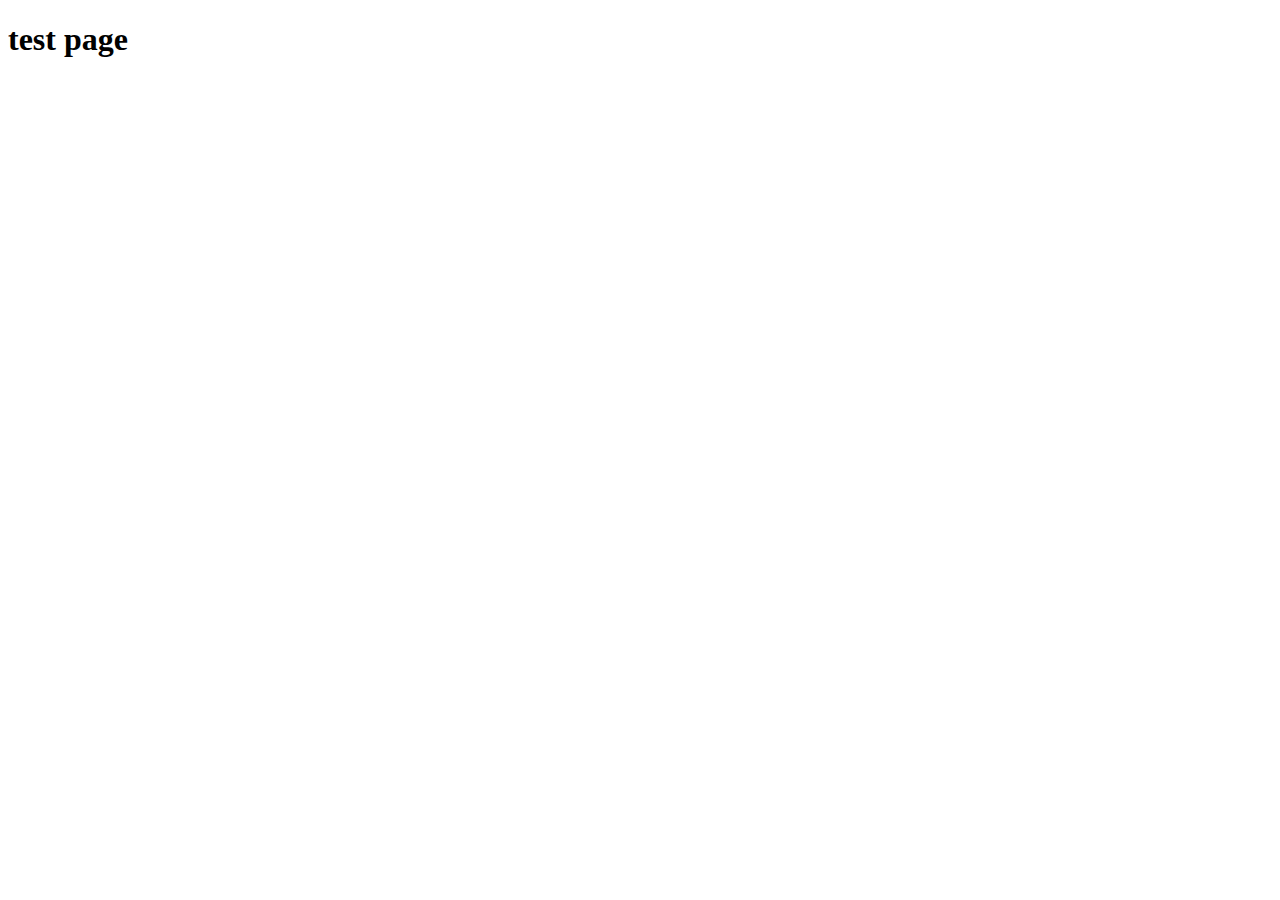
==== Capstone.project/index.html @ 579e5d07 "1" ====
<!DOCTYPE html>
<html>

<head>
    <title>Class 2 Exercise</title>



    <link rel="stylesheet" type="text/css" href="./styles/style.css" media="screen" />
</head>
    
<body>
  <h1>test page</h1>

</body>

<script src="./scripts/main.js"></script>

</html>
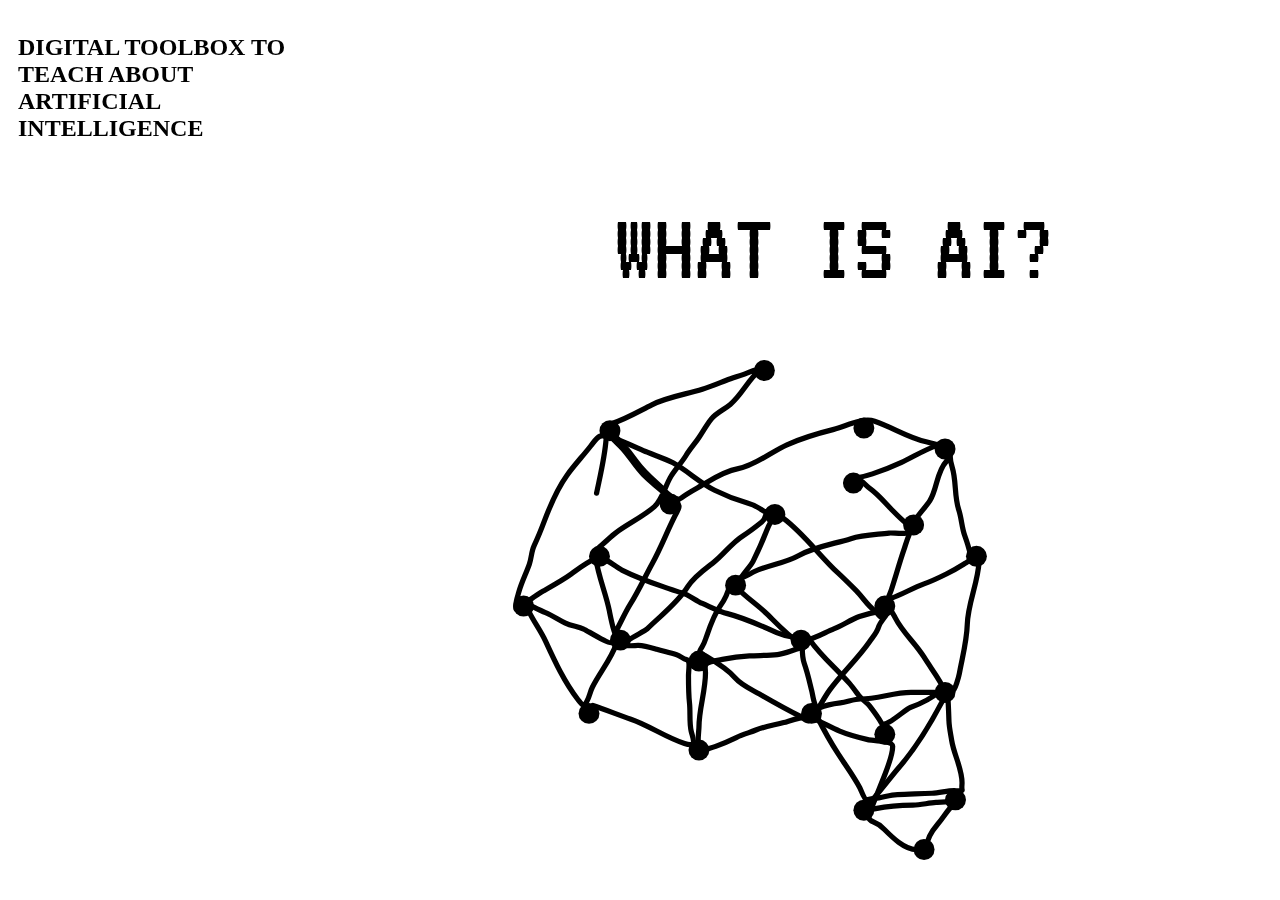
==== commit e4b9cc98: "." ====
--- a/Capstone.project/index.html
+++ b/Capstone.project/index.html
@@ -2,7 +2,7 @@
 <html>
 
 <head>
-    <title>Class 2 Exercise</title>
+    <title></title>
 
 
 
@@ -10,9 +10,49 @@
 </head>
     
 <body>
-  <h1>test page</h1>
 
+<div class="title">   <h1>DIGITAL TOOLBOX
+  TO TEACH ABOUT
+  ARTIFICIAL INTELLIGENCE</h1> </div>
+
+<div class="RightSiteTitle">
+  WHAT IS AI?
+</div>
+ 
+  <div class=”svg1”>
+    <svg width="500" height="500" viewBox="0 0 181 191" fill="none" xmlns="http://www.w3.org/2000/svg">
+      <circle cx="96" cy="4" r="4" fill="black"/>
+      <circle cx="4" cy="94" r="4" fill="black"/>
+      <circle cx="157" cy="187" r="4" fill="black"/>
+      <circle cx="37" cy="27" r="4" fill="black"/>
+      <circle cx="29" cy="135" r="4" fill="black"/>
+      <circle cx="41" cy="107" r="4" fill="black"/>
+      <circle cx="33" cy="75" r="4" fill="black"/>
+      <circle cx="85" cy="86" r="4" fill="black"/>
+      <circle cx="60" cy="55" r="4" fill="black"/>
+      <circle cx="71" cy="115" r="4" fill="black"/>
+      <circle cx="142" cy="94" r="4" fill="black"/>
+      <circle cx="142" cy="143" r="4" fill="black"/>
+      <circle cx="110" cy="107" r="4" fill="black"/>
+      <circle cx="153" cy="63" r="4" fill="black"/>
+      <circle cx="177" cy="75" r="4" fill="black"/>
+      <circle cx="169" cy="168" r="4" fill="black"/>
+      <circle cx="134" cy="172" r="4" fill="black"/>
+      <circle cx="165" cy="127" r="4" fill="black"/>
+      <circle cx="130" cy="47" r="4" fill="black"/>
+      <circle cx="100" cy="59" r="4" fill="black"/>
+      <circle cx="114" cy="135" r="4" fill="black"/>
+      <circle cx="71" cy="149" r="4" fill="black"/>
+      <circle cx="134" cy="26" r="4" fill="black"/>
+      <circle cx="165" cy="34" r="4" fill="black"/>
+      <path class="path" d="M154 187C149.496 187 144.768 182.268 141.75 179.25C140.912 178.412 138.839 176.906 137.722 176.5C134.637 175.378 136.022 173.591 137 171C138.674 166.564 140.541 162.194 142.25 157.75C143.283 155.065 145 150.443 145 147.5C145 145.577 137.196 145.407 135.5 145C131.869 144.129 128.204 143.218 124.778 141.75C121.102 140.175 117.467 138.087 113.778 136.611C111.387 135.655 105.807 137.847 103.389 138.5C100.001 139.414 96.2508 139.92 93 141.25C90.3603 142.33 87.7998 143.003 85.25 144.222C82.7419 145.422 80.0016 146.643 77.3889 147.611C75.8309 148.188 74.0081 148.476 72.5 149.111C69.6515 150.31 71 141.989 71 140.25C71 133.2 73.5 126.544 73.5 119.5C73.5 118.932 73.1595 116.459 73.6111 116.111C75.0039 115.04 78.8199 114.639 80.5278 114.278C83.6765 113.612 87.0617 113.223 90.2778 113.028C93.8913 112.809 97.4024 112.974 100.972 112.528C103.886 112.164 106.655 110.822 109.5 110.111C112.512 109.358 112.242 109.869 109.556 108.167C104.896 105.214 101.306 101.306 97.4722 97.4722C93.727 93.727 89.1187 90.8316 85.5 87C84.2622 85.6894 90.6142 78.9938 91.6111 77C93.5171 73.188 95.1849 69.4531 96.7222 65.5C97.334 63.9269 97.9375 62.7124 98.75 61.25C100.151 58.728 99.7747 57.885 103.278 60.5C111.113 66.3488 116.89 74.6476 124 81.25C126.378 83.4579 128.688 85.7434 130.972 88.0278C133.5 90.5552 135.494 93.8844 138.389 96C138.728 96.2481 140.919 99.3759 141 98C141.196 94.6732 143.468 90.9461 144.5 87.7778C146.161 82.6747 147.572 77.5406 149.306 72.4722C150.058 70.272 151.179 65.9527 152.611 64.1111C152.756 63.9243 150.408 62.5413 150 62.2222C147.911 60.5903 146.075 58.6104 144.222 56.7222C141.756 54.2096 139.376 51.3271 136.5 49.25C134.92 48.1089 133.061 45.7298 131.306 45.0278C131.103 44.9468 131.73 44.9286 131.944 44.8889C133.752 44.5541 135.531 44.0713 137.278 43.5C141.074 42.2581 144.767 40.7912 148.389 39.1111C152.965 36.9881 157.276 34.1653 162.111 32.6111C162.45 32.5021 163.777 32.5 163.639 32.5C161.646 32.5 159.705 31.6947 157.778 31.25C150.673 29.6104 144.829 25.6282 138.111 23.3889C133.391 21.8154 127.16 25.342 122.528 26.5C116.459 28.0172 110.355 29.8467 104.611 32.3889C98.4991 35.0942 92.6638 40.2884 86 41.5C81.7971 42.2642 77.215 44.7822 73.6111 47C70.5368 48.8919 67.0596 50.537 64.25 52.7222C61.8014 54.6267 57.633 49.5752 56.3056 48.3333C53.1662 45.3965 49.9406 42.6823 47.3889 39.1667C43.7642 34.1726 40.5829 29.9811 35.75 26.2222C33.6428 24.5833 35.89 24.8885 37.8056 24.25C43.2134 22.4474 47.941 19.6406 53 17.1111C58.9673 14.1275 65.9763 13.1501 72.2778 11.1944C75.3728 10.2339 78.5016 8.88827 81.5 7.72222C84.4333 6.5815 87.6451 5.76884 90.5 4.5C91.17 4.20223 95.6135 2.73312 94.1667 3.94444C89.7144 7.67188 87.4397 13.2493 82.9722 16.9722C80.6487 18.9085 77.6808 20.0959 75.75 22.4722C73.946 24.6926 72.5976 27.2148 71 29.6111C69.4592 31.9223 67.5586 33.9949 66.1111 36.3889C64.373 39.2634 61.9743 41.7238 60.2778 44.5C58.0941 48.0732 57.0362 53.2834 54 56C49.5731 59.9609 43.9276 62.4427 39.2222 66.0278C37.3179 67.4787 35.6277 69.2364 33.7778 70.75C31.846 72.3305 31.1971 72.9906 31.6111 75.8889C32.5996 82.8082 35.4071 89.0078 36.75 95.7222C37.2546 98.2454 37.743 100.79 38.5 103.25C38.9191 104.612 39.9168 106.972 39.5 108.222C37.5254 114.146 33.0471 119.461 30.2778 125C29.4377 126.68 29.1673 128.599 28.25 130.25C26.9473 132.595 26.8609 132.443 24.8889 129.889C19.5886 123.025 15.9867 115.224 12.3889 107.389C10.6464 103.594 8.11736 100.235 6.25 96.5C5.55472 95.1094 2.36205 91.9504 3.80556 92.5278C6.70198 93.6863 9.46365 95.3299 12.3889 96.5C15.0414 97.561 17.4279 99.2487 20 100.5C22.2551 101.597 24.7222 101.793 26.9722 102.778C28.3596 103.385 36.9098 108.868 37.8889 107.889C38.6704 107.107 39.1842 103.838 39.7778 102.722C41.4634 99.5532 42.9303 96.2115 44.8333 93.1667C48 88.1 50.4093 82.7432 53.2778 77.5278C56.5261 71.6218 58.91 65.2305 62 59.2222C63.8056 55.7113 64.3631 56.0166 60.8333 53.2222C57.0203 50.2036 53.22 47.22 49.7778 43.7778C46.4887 40.4887 44.3219 36.3219 41 33C39.835 31.835 38.6978 30.6312 37.5 29.5C35.8863 27.9759 35.7596 27.1207 35.5278 30.25C35.0244 37.0459 33.2627 44.1724 31.8889 50.8889C31.0099 55.186 31.0676 59.654 30.5278 63.9722C30.3155 65.6701 30.2645 67.343 30.0278 69C29.9172 69.7741 29.8255 70.271 29.6111 71C29.409 71.6872 37.0868 71.5 37.8889 71.5C43.045 71.5 47.6952 71.5401 52.7222 70.5C56.8275 69.6506 61.0742 68.7815 65.25 68.4722C71.4361 68.014 78.3205 65.6057 84.1111 63.5C86.2908 62.7074 88.8295 62.0778 91.1111 61.6111C92.8767 61.25 96.0799 61.1723 97.5556 60.25C101.634 57.7012 106.709 55.9897 111.222 54.2778C114.471 53.0455 118.572 50.6804 122 50.5C122.677 50.4644 126.013 50.0293 126.389 49.2778C129.057 43.9406 130.356 37.7289 132.972 32.2778C133.426 31.3322 133.933 28.6532 134.75 28C135.52 27.3839 134.554 26.9624 134.056 26.7778C130.284 25.3809 126.773 23.2059 123.5 20.8889C117.973 16.9765 114.145 10.3504 108 7.27778C105.043 5.79915 102.241 4.32751 99.5 2.5" stroke="black" stroke-width="2" stroke-linecap="round"/>
+      <path class="path" d="M158 186C158 182.637 160.139 179.729 162.25 177.25C164.098 175.08 165.544 172.571 167.5 170.5C169.805 168.059 162.515 168.974 161.556 169.028C158.634 169.19 155.683 170 152.778 170C148.018 170 143.135 170.359 138.5 171.389C137.809 171.542 133.481 172.074 133.917 171.639C138.998 166.558 143.028 160.723 147.722 155.278C154.125 147.851 159.343 139.137 163.889 130.5C164.87 128.635 166.033 128.932 164.944 126.444C162.837 121.628 159.637 117.85 156.944 113.444C153.638 108.034 148.834 104.168 146 98.4999C145.23 96.9604 143.998 95.3688 143.5 93.7499C142.814 91.521 142.342 91.747 144.5 90.9999C148.773 89.5207 152.68 87.0427 156.972 85.5277C159.993 84.4617 162.617 83.1916 165.5 81.7499C167.723 80.6384 170.026 79.3129 172.111 77.9999C174.159 76.7102 175.154 76.7672 174.611 74.111C174.113 71.6754 173.335 69.3367 172.5 66.9999C171.373 63.8449 171.309 60.4262 170.25 57.2499C168.477 51.9298 169.368 46.2054 167.75 41.0277C167.396 39.8956 167 38.1747 167 36.9999C167 35.552 166.214 37.9688 165.5 38.7222C161.765 42.6644 162.002 49.3537 159.222 53.7222C157.425 56.5467 154.584 59.0533 153.111 61.9999C152.711 62.8009 151.708 64.4386 151.528 65.2499C151.154 66.9298 145.234 65.9049 143.611 66.111C138.867 66.7135 133.598 66.8219 129.028 68.2499C122.593 70.2609 114.858 71.4394 108.972 74.7499C103.649 77.744 97.3621 78.2078 92 80.8888C90.1559 81.8109 87.7332 83.4999 85.75 83.4999C84.5911 83.4999 83.1295 84.6007 82.8889 85.611C82.1504 88.7129 80.9529 91.4498 79.1111 93.9999C76.7022 97.3354 75.2216 101.761 73.8889 105.611C73.4261 106.948 73.0078 108.321 72.25 109.5C70.8005 111.755 70.965 111.531 73.1111 112.805C77.1854 115.225 81.4715 117.666 84.6667 121.278C87.3606 124.323 90.7011 125.641 94.1111 127.611C99.3596 130.643 104.527 133.541 109.944 136.25C110.643 136.599 112.372 138.406 113 137.778C116.082 134.696 118.319 129.665 120.889 126.111C125.588 119.612 131.645 114.185 136.222 107.528C137.475 105.705 138.99 104.175 139.611 102C140.216 99.8824 142.105 98.5705 142.889 96.611C143.68 94.6343 141.738 95.6839 140 95.9999C137.519 96.451 134.649 97.1378 132.278 97.9999C128.876 99.2371 125.826 101.429 122.5 102.722C119.272 103.977 114.971 106.807 111.5 107C110.173 107.074 108.825 106.141 107.472 105.972C105.259 105.695 103.013 105.168 100.972 104.25C94.8174 101.48 88.4592 98.5663 81.8889 96.8888C78.7339 96.0833 75.3423 94.2882 72.3056 92.9999C69.7273 91.9061 66.982 89.5522 64.3889 88.8888C62.1294 88.3108 59.7531 87.3991 57.5556 86.6666C52.0754 84.8399 46.7261 82.863 41.5556 80.2777C39.6692 79.3345 34.2221 74.6755 32 75.611C28.1628 77.2267 25.6309 79.2632 22.2778 81.7222C19.0605 84.0815 15.0231 86.2838 11.5278 88.2499C8.19504 90.1246 5.26258 92.6919 2.00001 94.611C1.6587 94.8118 1.26987 95.9423 1.11112 94.9444C0.753596 92.6971 1.65684 90.5534 2.25001 88.4444C3.27761 84.7907 4.97425 81.5378 6.22223 77.9722C7.00781 75.7277 6.97215 73.1766 8.00001 70.9999C9.49724 67.8293 10.7713 64.6653 12 61.3888C14.1534 55.6465 16.9969 49.0043 20.6111 43.9999C23.4293 40.0978 26.768 36.5483 29.7222 32.7499C32.3559 29.3638 32.9321 27.9219 37.5 29.4999C42.2069 31.126 46.685 33.2657 51.25 35.2222C54.5685 36.6444 57.8924 37.5227 61.0833 39.2777C66.6626 42.3463 71.3079 46.9039 77 49.7499C81.0509 51.7754 85.1432 53.4008 89.5 54.611C91.0294 55.0359 92.9173 55.912 94.2778 56.7777C95.0158 57.2474 95.7193 57.7207 96.5 58.111C96.6535 58.1878 97.0003 58.4943 97.1945 58.4166C97.4746 58.3045 97.0782 57.7576 97.0278 57.8333C96.1497 59.1503 96.7039 60.5257 95 61.8888C92.7103 63.7206 90.3954 65.573 87.8889 67.111C83.4222 69.852 80.6009 74.2253 76.5 77.3888C73.2225 79.9172 68.9643 82.9221 66.7778 86.4999C62.8605 92.9101 56.2809 97.6635 51.2222 102.722C50.2303 103.714 41.6566 107.697 42.3889 108.722C42.9977 109.575 46.8293 108.984 47.7778 109.028C50.2393 109.142 52.5356 109.833 54.8889 110.5C57.4242 111.218 59.9745 111.868 62.5 112.611C63.8097 112.996 64.909 114.174 66.25 114.472C67.7413 114.804 67 119.059 67 120.5C67 124.067 67.0081 127.533 67.3889 131.055C67.776 134.636 67.2519 138.259 68.0278 141.75C68.6993 144.772 70.5881 148.132 65.5 146.5C58.2858 144.186 52.1024 139.664 45 137.222C40.1468 135.554 35.3561 133.619 30.5 132" stroke="black" stroke-width="2" stroke-linecap="round"/>
+      <path class="path" d="M178 77C177.616 85.0668 173.719 92.9076 173.5 101C173.327 107.388 171.609 113.526 170.472 119.778C170.29 120.778 168.809 126.361 167.917 126.472C162.803 127.111 157.177 127 152 127C145.428 127 139.258 129.5 132.778 129.5C130.135 129.5 127.61 130.682 125 130.972C122.479 131.252 119.298 131.868 117 132.889C115.117 133.726 114.483 127.988 114.111 126.5C113.207 122.882 112.516 119.544 111.25 116C110.16 112.948 110.5 109.703 110.5 106.5C110.5 105.73 109.341 104.222 110.111 104.222C110.804 104.222 113.145 106.607 113.5 107.111C117.845 113.285 123.598 117.925 128.5 123.528C129.708 124.909 130.9 126.626 132 128.111C133.191 129.719 135.006 130.623 136.25 132.25C137.83 134.316 139.498 136.497 140.75 138.75C141.93 140.875 149.757 133.457 151.722 132.75C155.473 131.4 160.024 129.163 163 126.5C163.961 125.64 165.857 124.905 165.972 126.639C166.219 130.347 166.376 134.18 166.5 137.889C166.58 140.296 167.161 142.865 167.528 145.25C168.375 150.757 171.5 155.946 171.5 161.5C171.5 162.321 171.302 163.433 171.528 164.222C171.712 164.867 169.381 164.5 168.5 164.5C165.63 164.5 162.832 165.5 160.028 165.5C155.643 165.5 151.222 166 146.778 166C143.873 166 140.917 167.354 138 167.5C136.966 167.552 135.7 167.944 134.778 167.944C134.252 167.944 132.8 164.069 132.5 163.5C130.143 159.035 127 154.814 124.25 150.583C121.252 145.971 118.454 140.907 116 136" stroke="black" stroke-width="2" stroke-linecap="round"/>
+      </svg>
+    </div>
 </body>
+
+<style> @import url('https://fonts.googleapis.com/css2?family=VT323&display=swap'); </style>
 
 <script src="./scripts/main.js"></script>
 
--- a/Capstone.project/styles/style.css
+++ b/Capstone.project/styles/style.css
@@ -0,0 +1,35 @@
+.path {
+    stroke-dasharray: 1000;
+    stroke-dashoffset: 2000;
+    animation: dash 30s linear alternate infinite;
+  }
+  
+  @keyframes dash {
+    from {
+      stroke-dashoffset: 800;
+    }
+    to {
+      stroke-dashoffset: 0;
+    }
+  }
+
+  svg {position: absolute;
+    left: 500px;
+    top: 40%; }
+
+.title {
+  position: fixed;
+        width: 320px;
+        padding: 10px;
+        margin: 0;
+        font-size: 12px;
+      }
+
+.RightSiteTitle {
+    position: absolute;
+    left: 48%;
+    top: 22%;
+    font-size: 100px;
+    font-family: 'VT323', monospace;
+    
+}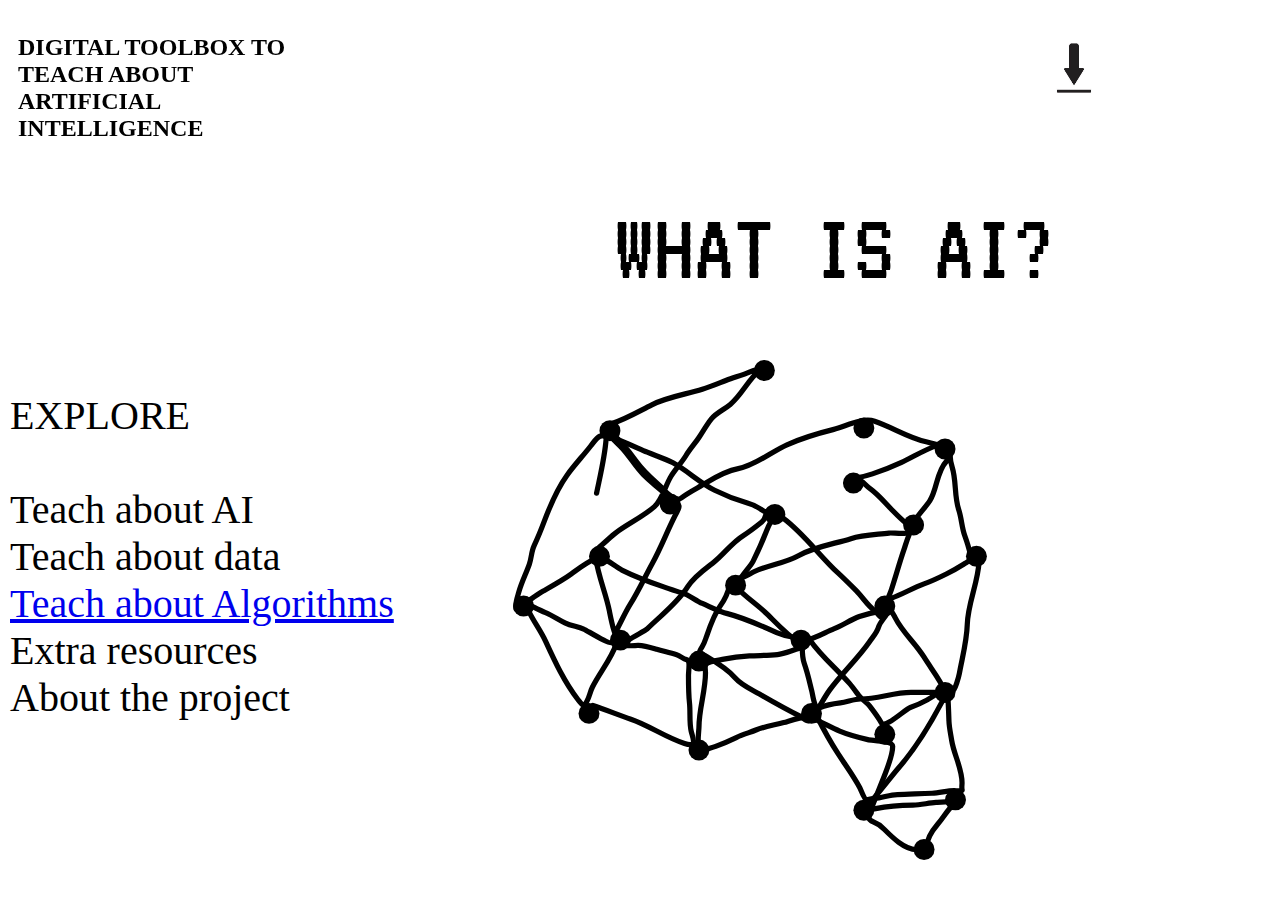
==== commit bd3fca40: "update" ====
--- a/Capstone.project/index.html
+++ b/Capstone.project/index.html
@@ -11,9 +11,25 @@
     
 <body>
 
-<div class="title">   <h1>DIGITAL TOOLBOX
+<div class="title1">   <h1>DIGITAL TOOLBOX
   TO TEACH ABOUT
   ARTIFICIAL INTELLIGENCE</h1> </div>
+
+  <div class="title2">  <p>
+    EXPLORE <br>
+    <br>
+Teach about AI <br>
+Teach about data <br>
+<a href="https://benjamin-bm.github.io/Capstone.project/Capstone.project/Algo1/">Teach about Algorithms </a> <br>
+Extra resources <br>
+About the project
+</p> </div>
+
+<div class="button1">
+<a href="/Capstone.project/assets/pdf/test.capstone.pdf" download>
+  <img src="/Capstone.project/assets/img/Icons/Download-Icon-by-demolabid-1-580x386.jpg" alt="W3Schools" height="100px" width="100px">
+</a>
+</div>
 
 <div class="RightSiteTitle">
   WHAT IS AI?
--- a/Capstone.project/styles/style.css
+++ b/Capstone.project/styles/style.css
@@ -17,13 +17,22 @@
     left: 500px;
     top: 40%; }
 
-.title {
+.title1 {
   position: fixed;
         width: 320px;
         padding: 10px;
         margin: 0;
         font-size: 12px;
       }
+
+.title2 {
+position: absolute;
+left: 0%;
+top: 38%;
+padding: 10px;
+margin: 0;
+font-size: 40px;
+}
 
 .RightSiteTitle {
     position: absolute;
@@ -32,4 +41,11 @@
     font-size: 100px;
     font-family: 'VT323', monospace;
     
+}
+
+.button1 { 
+  position: absolute;
+  left: 80%;
+  top: 2%;
+
 }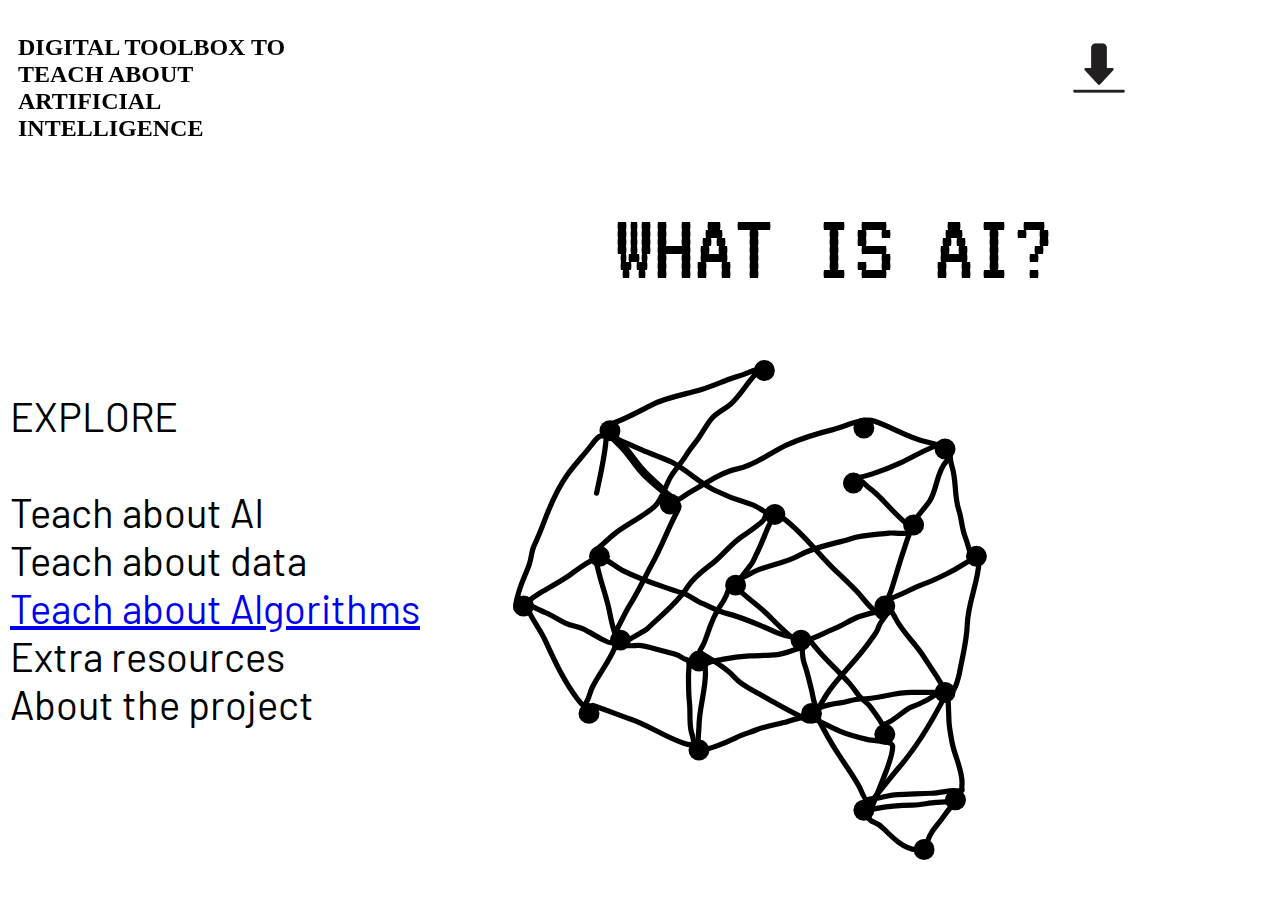
==== commit 6cba46f3: "update" ====
--- a/Capstone.project/index.html
+++ b/Capstone.project/index.html
@@ -27,7 +27,7 @@
 
 <div class="button1">
 <a href="/Capstone.project/assets/pdf/test.capstone.pdf" download>
-  <img src="/Capstone.project/assets/img/Icons/Download-Icon-by-demolabid-1-580x386.jpg" alt="W3Schools" height="100px" width="100px">
+  <img src="/Capstone.project/assets/img/Icons/Download-Icon-by-demolabid-1-580x386.jpg" alt="W3Schools" height="100px">
 </a>
 </div>
 
@@ -68,7 +68,10 @@
     </div>
 </body>
 
-<style> @import url('https://fonts.googleapis.com/css2?family=VT323&display=swap'); </style>
+<style> 
+@import url('https://fonts.googleapis.com/css2?family=VT323&display=swap'); 
+@import url('https://fonts.googleapis.com/css2?family=Barlow:wght@300&display=swap');
+</style>
 
 <script src="./scripts/main.js"></script>
 
--- a/Capstone.project/styles/style.css
+++ b/Capstone.project/styles/style.css
@@ -32,6 +32,7 @@
 padding: 10px;
 margin: 0;
 font-size: 40px;
+font-family: 'barlow';
 }
 
 .RightSiteTitle {
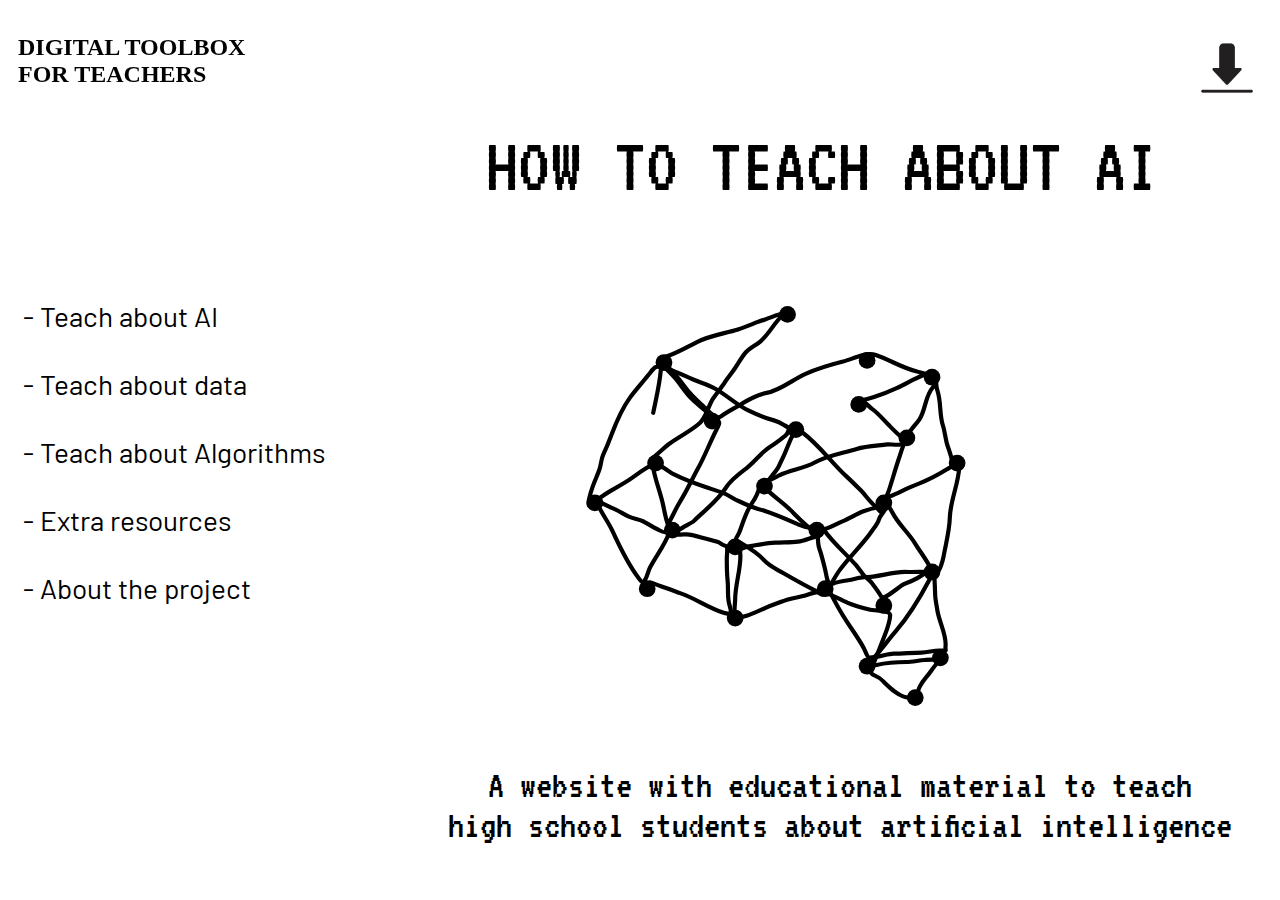
==== commit a5f5f96a: "update" ====
--- a/Capstone.project/index.html
+++ b/Capstone.project/index.html
@@ -11,32 +11,32 @@
     
 <body>
 
-<div class="title1">   <h1>DIGITAL TOOLBOX
-  TO TEACH ABOUT
-  ARTIFICIAL INTELLIGENCE</h1> </div>
+<div class="title1">   <h1> DIGITAL TOOLBOX <br> FOR TEACHERS</h1> </div>
 
   <div class="title2">  <p>
-    EXPLORE <br>
-    <br>
-Teach about AI <br>
-Teach about data <br>
-<a href="https://benjamin-bm.github.io/Capstone.project/Capstone.project/Algo1/">Teach about Algorithms </a> <br>
-Extra resources <br>
-About the project
+- Teach about AI <br> <br>
+- Teach about data <br> <br>
+<a style="text-decoration:none" href="https://benjamin-bm.github.io/Capstone.project/Capstone.project/Algo1/"> - Teach about Algorithms </a> <br> <br>
+- Extra resources <br> <br>
+- About the project
 </p> </div>
 
 <div class="button1">
 <a href="/Capstone.project/assets/pdf/test.capstone.pdf" download>
-  <img src="/Capstone.project/assets/img/Icons/Download-Icon-by-demolabid-1-580x386.jpg" alt="W3Schools" height="100px">
+  <img src="./assets/img/Icons/Download-Icon-by-demolabid-1-580x386.jpg" alt="W3Schools" height="100px">
 </a>
 </div>
 
 <div class="RightSiteTitle">
-  WHAT IS AI?
+  HOW TO TEACH ABOUT AI <br>
+</div>
+
+<div class="undertitle1"> 
+  A website with educational material to teach <br> high school students about artificial intelligence 
 </div>
  
   <div class=”svg1”>
-    <svg width="500" height="500" viewBox="0 0 181 191" fill="none" xmlns="http://www.w3.org/2000/svg">
+    <svg width="400" height="400" viewBox="0 0 181 191" fill="none" xmlns="http://www.w3.org/2000/svg">
       <circle cx="96" cy="4" r="4" fill="black"/>
       <circle cx="4" cy="94" r="4" fill="black"/>
       <circle cx="157" cy="187" r="4" fill="black"/>
--- a/Capstone.project/styles/style.css
+++ b/Capstone.project/styles/style.css
@@ -14,8 +14,8 @@
   }
 
   svg {position: absolute;
-    left: 500px;
-    top: 40%; }
+    left: 45%;
+    top: 34%; }
 
 .title1 {
   position: fixed;
@@ -27,26 +27,47 @@
 
 .title2 {
 position: absolute;
-left: 0%;
-top: 38%;
+left: 1%;
+top: 29%;
 padding: 10px;
 margin: 0;
-font-size: 40px;
+font-size: 28px;
 font-family: 'barlow';
 }
 
 .RightSiteTitle {
     position: absolute;
-    left: 48%;
-    top: 22%;
-    font-size: 100px;
+    left: 38%;
+    top: 14%;
+    font-size: 80px;
     font-family: 'VT323', monospace;
     
 }
 
 .button1 { 
   position: absolute;
-  left: 80%;
+  left: 90%;
   top: 2%;
 
+}
+
+a {
+  color: #000000;
+  text-decoration: none;
+}
+
+a:hover {
+  color:#00A0C6; 
+  text-decoration:none; 
+  cursor:pointer;  
+}
+
+.undertitle1 {
+position: absolute;
+left: 35%;
+top: 85%;
+font-size: 40px;
+font-family: 'VT323', monospace;
+text-align: center;
+
 }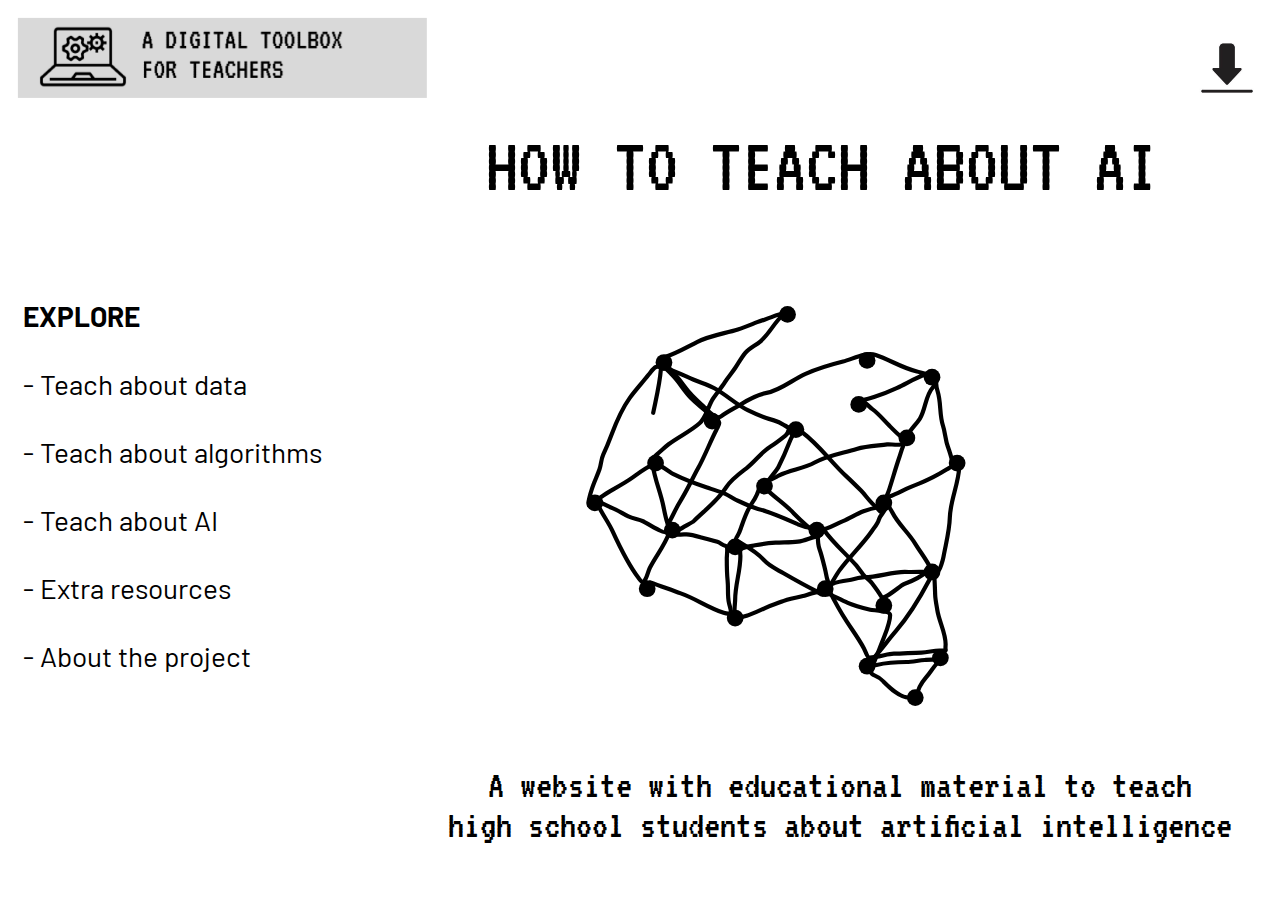
==== commit 068f5a5b: "update" ====
--- a/Capstone.project/index.html
+++ b/Capstone.project/index.html
@@ -11,18 +11,19 @@
     
 <body>
 
-<div class="title1">   <h1> DIGITAL TOOLBOX <br> FOR TEACHERS</h1> </div>
+<div class="title1"> <a href="https://benjamin-bm.github.io/Capstone.project/Capstone.project/"> <img src="./assets/img/logo5 (3).png" alt="" height="80px"> </a> </div>
 
   <div class="title2">  <p>
-- Teach about AI <br> <br>
-- Teach about data <br> <br>
-<a style="text-decoration:none" href="https://benjamin-bm.github.io/Capstone.project/Capstone.project/Algo1/"> - Teach about Algorithms </a> <br> <br>
+    <b> EXPLORE </b> <br> <br>
+<a style="text-decoration:none" href="https://benjamin-bm.github.io/Capstone.project/Capstone.project/Data1/"> - Teach about data </a> <br> <br>
+<a style="text-decoration:none" href="https://benjamin-bm.github.io/Capstone.project/Capstone.project/Algo1/"> - Teach about algorithms </a> <br> <br>
+<a href="https://benjamin-bm.github.io/Capstone.project/Capstone.project/AI1/"> - Teach about AI </a> <br> <br>
 - Extra resources <br> <br>
 - About the project
 </p> </div>
 
 <div class="button1">
-<a href="/Capstone.project/assets/pdf/test.capstone.pdf" download>
+<a href="pdf" download>
   <img src="./assets/img/Icons/Download-Icon-by-demolabid-1-580x386.jpg" alt="W3Schools" height="100px">
 </a>
 </div>
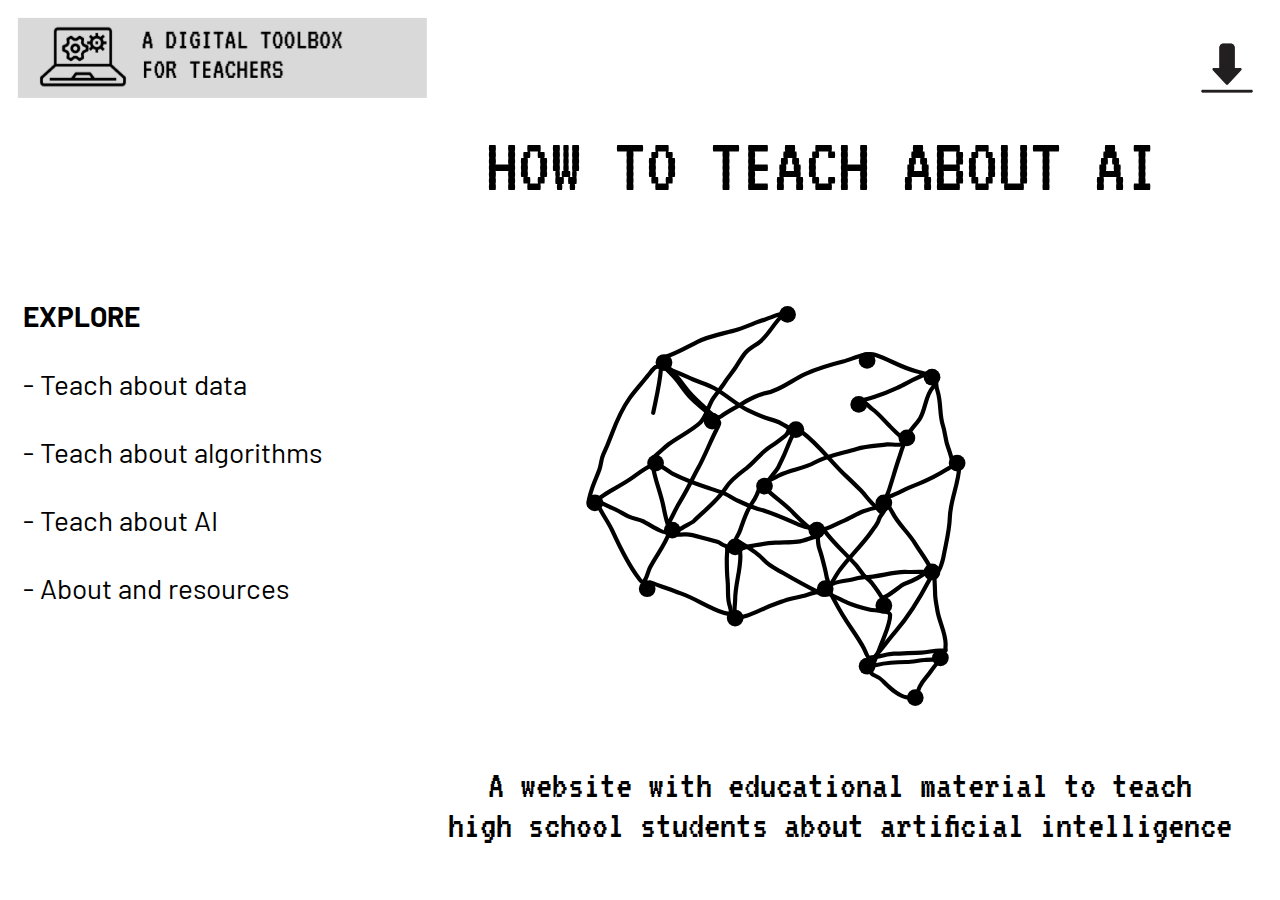
==== commit d4afb54b: "." ====
--- a/Capstone.project/index.html
+++ b/Capstone.project/index.html
@@ -18,12 +18,11 @@
 <a style="text-decoration:none" href="https://benjamin-bm.github.io/Capstone.project/Capstone.project/Data1/"> - Teach about data </a> <br> <br>
 <a style="text-decoration:none" href="https://benjamin-bm.github.io/Capstone.project/Capstone.project/Algo1/"> - Teach about algorithms </a> <br> <br>
 <a href="https://benjamin-bm.github.io/Capstone.project/Capstone.project/AI1/"> - Teach about AI </a> <br> <br>
-- Extra resources <br> <br>
-- About the project
+<a href="https://benjamin-bm.github.io/Capstone.project/Capstone.project/About1/">- About and resources </a> <br> <br>
 </p> </div>
 
 <div class="button1">
-<a href="pdf" download>
+<a href="./assets/pdf/EDUCATIONAL MATERIAL TO TEACH ABOUT AI (1).pdf" download>
   <img src="./assets/img/Icons/Download-Icon-by-demolabid-1-580x386.jpg" alt="W3Schools" height="100px">
 </a>
 </div>
